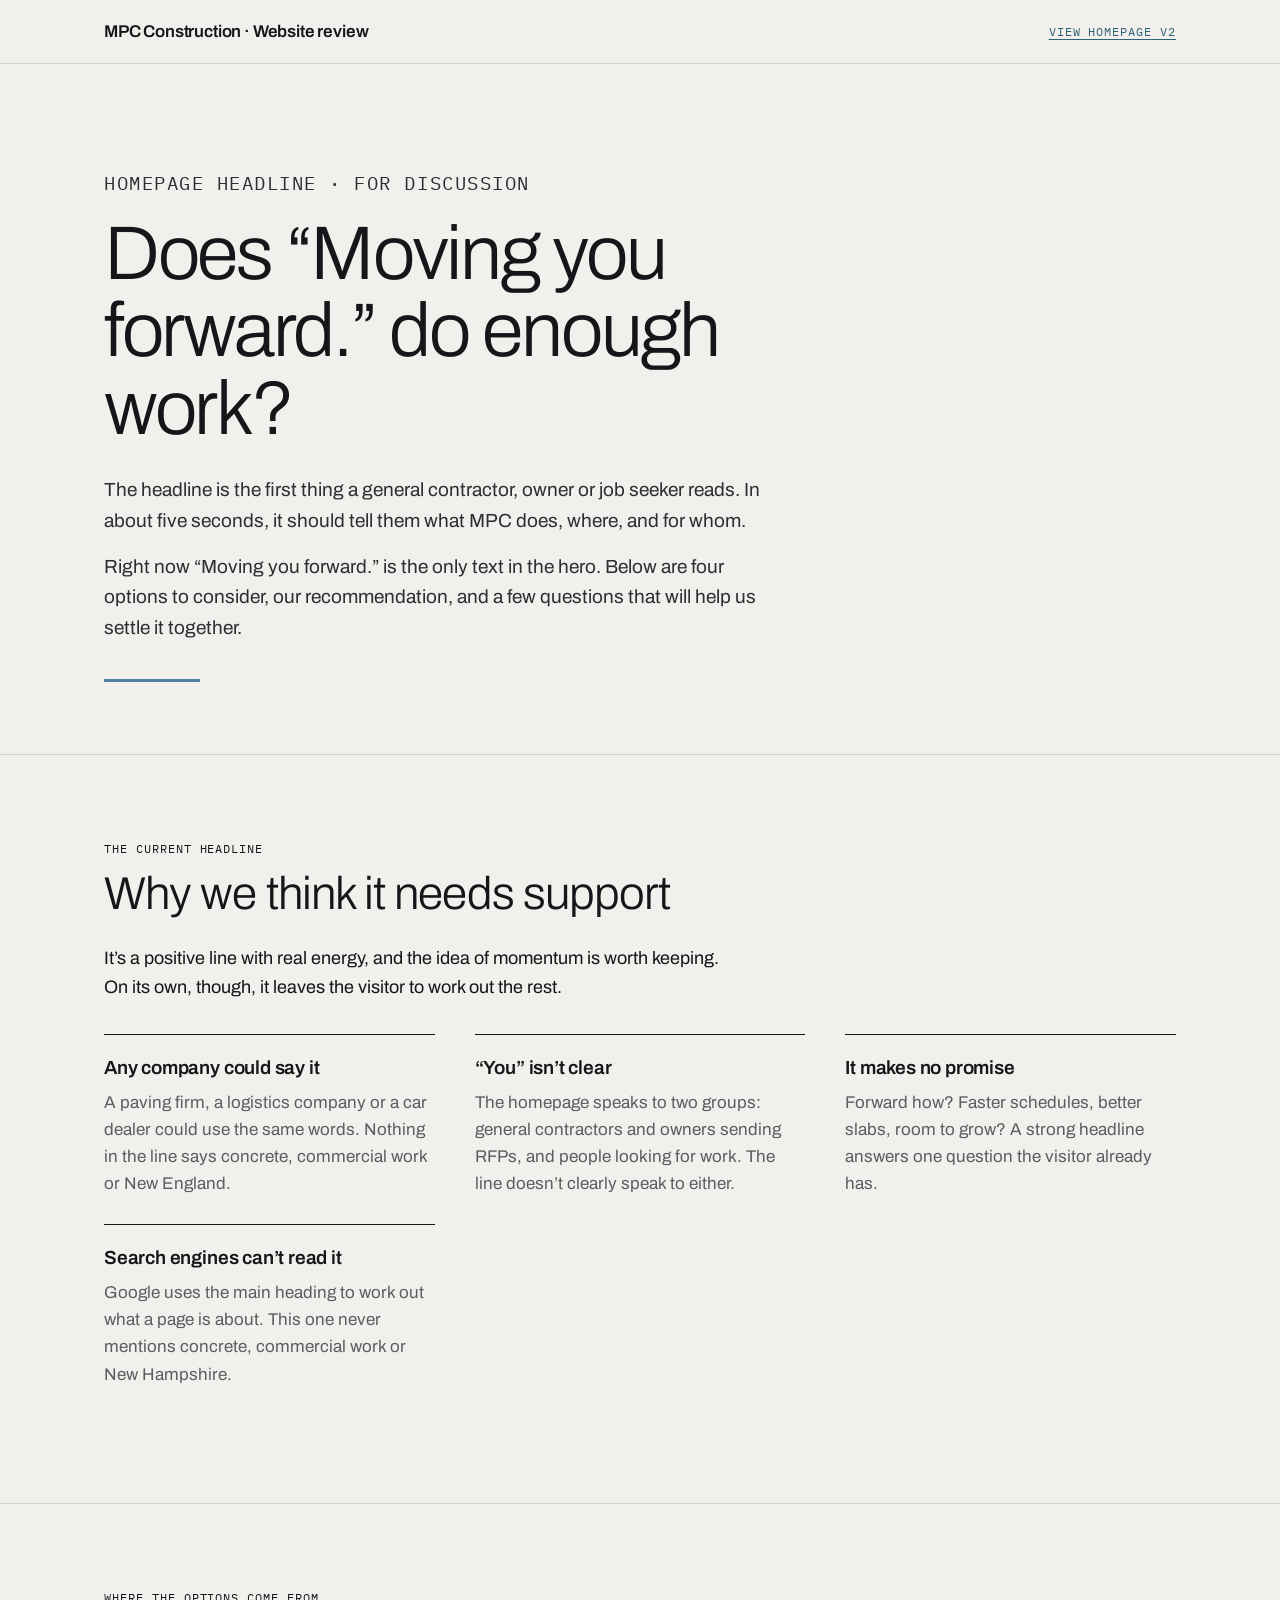
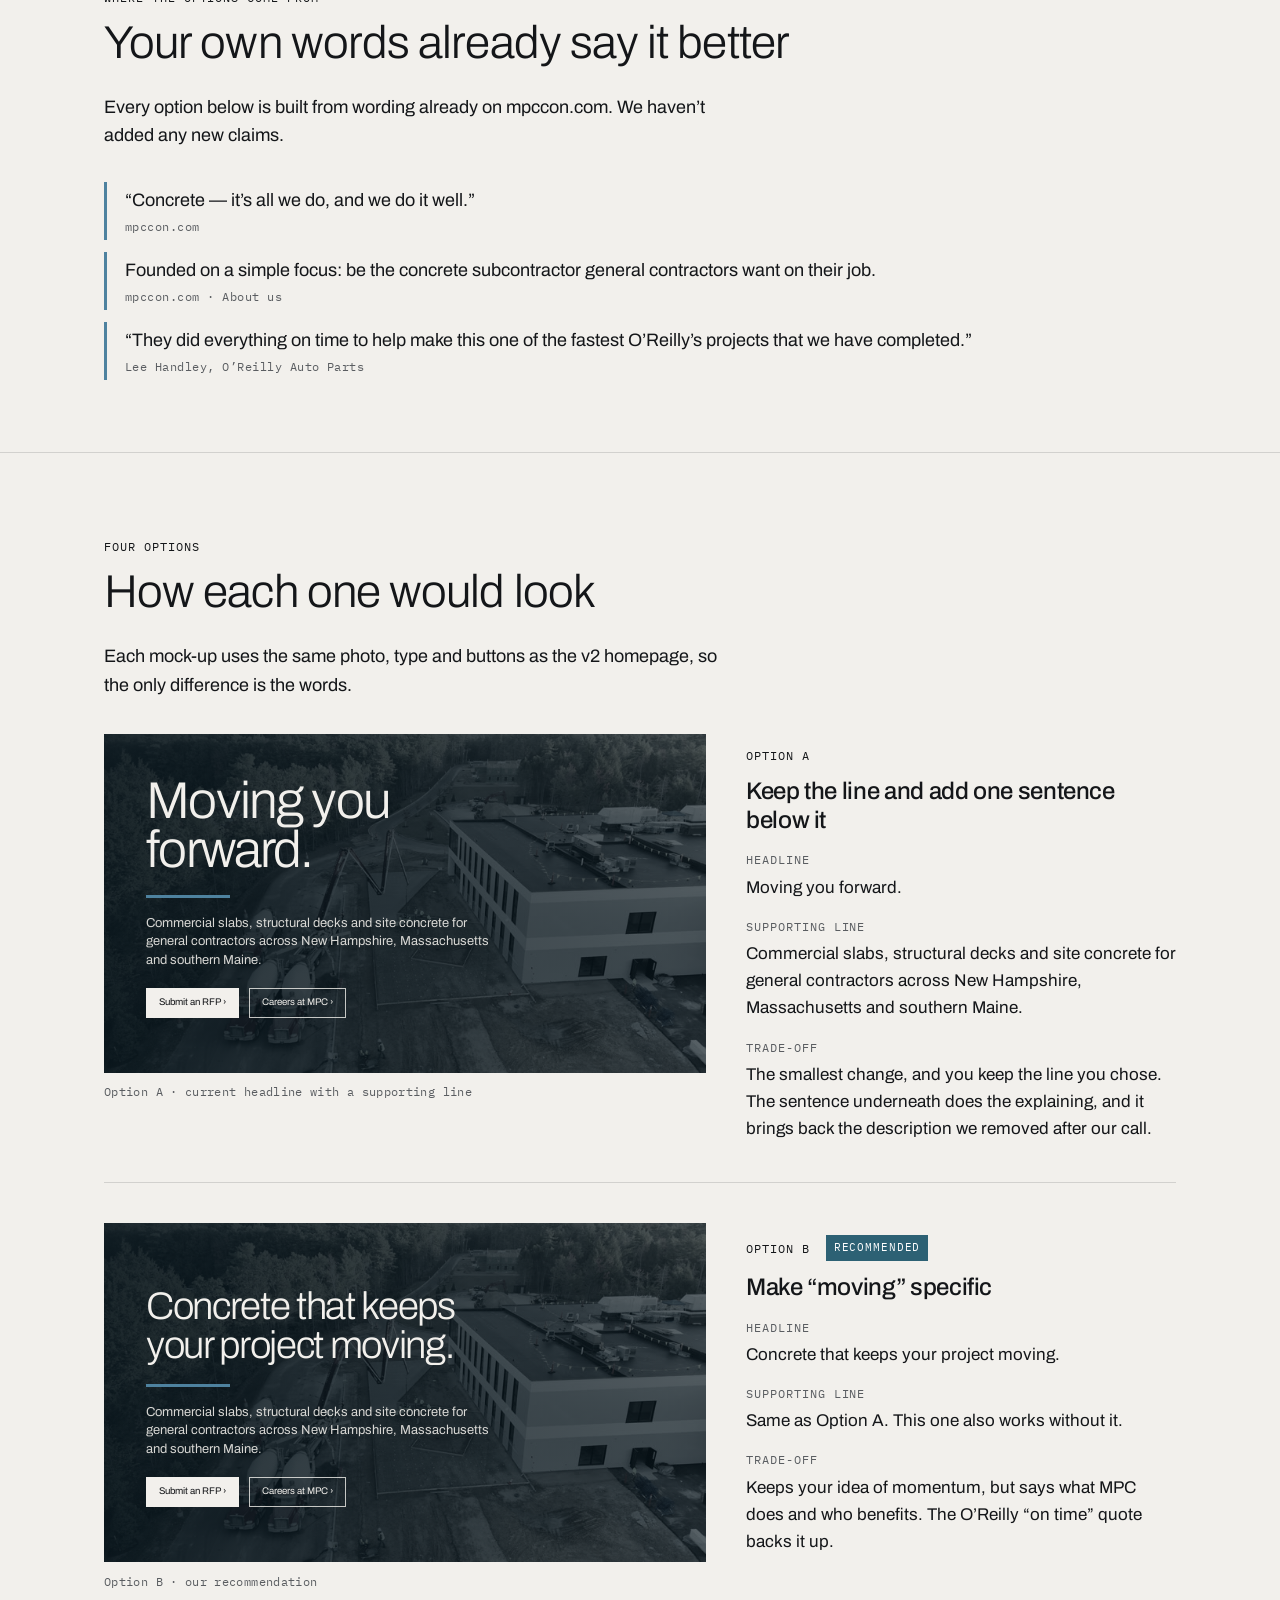
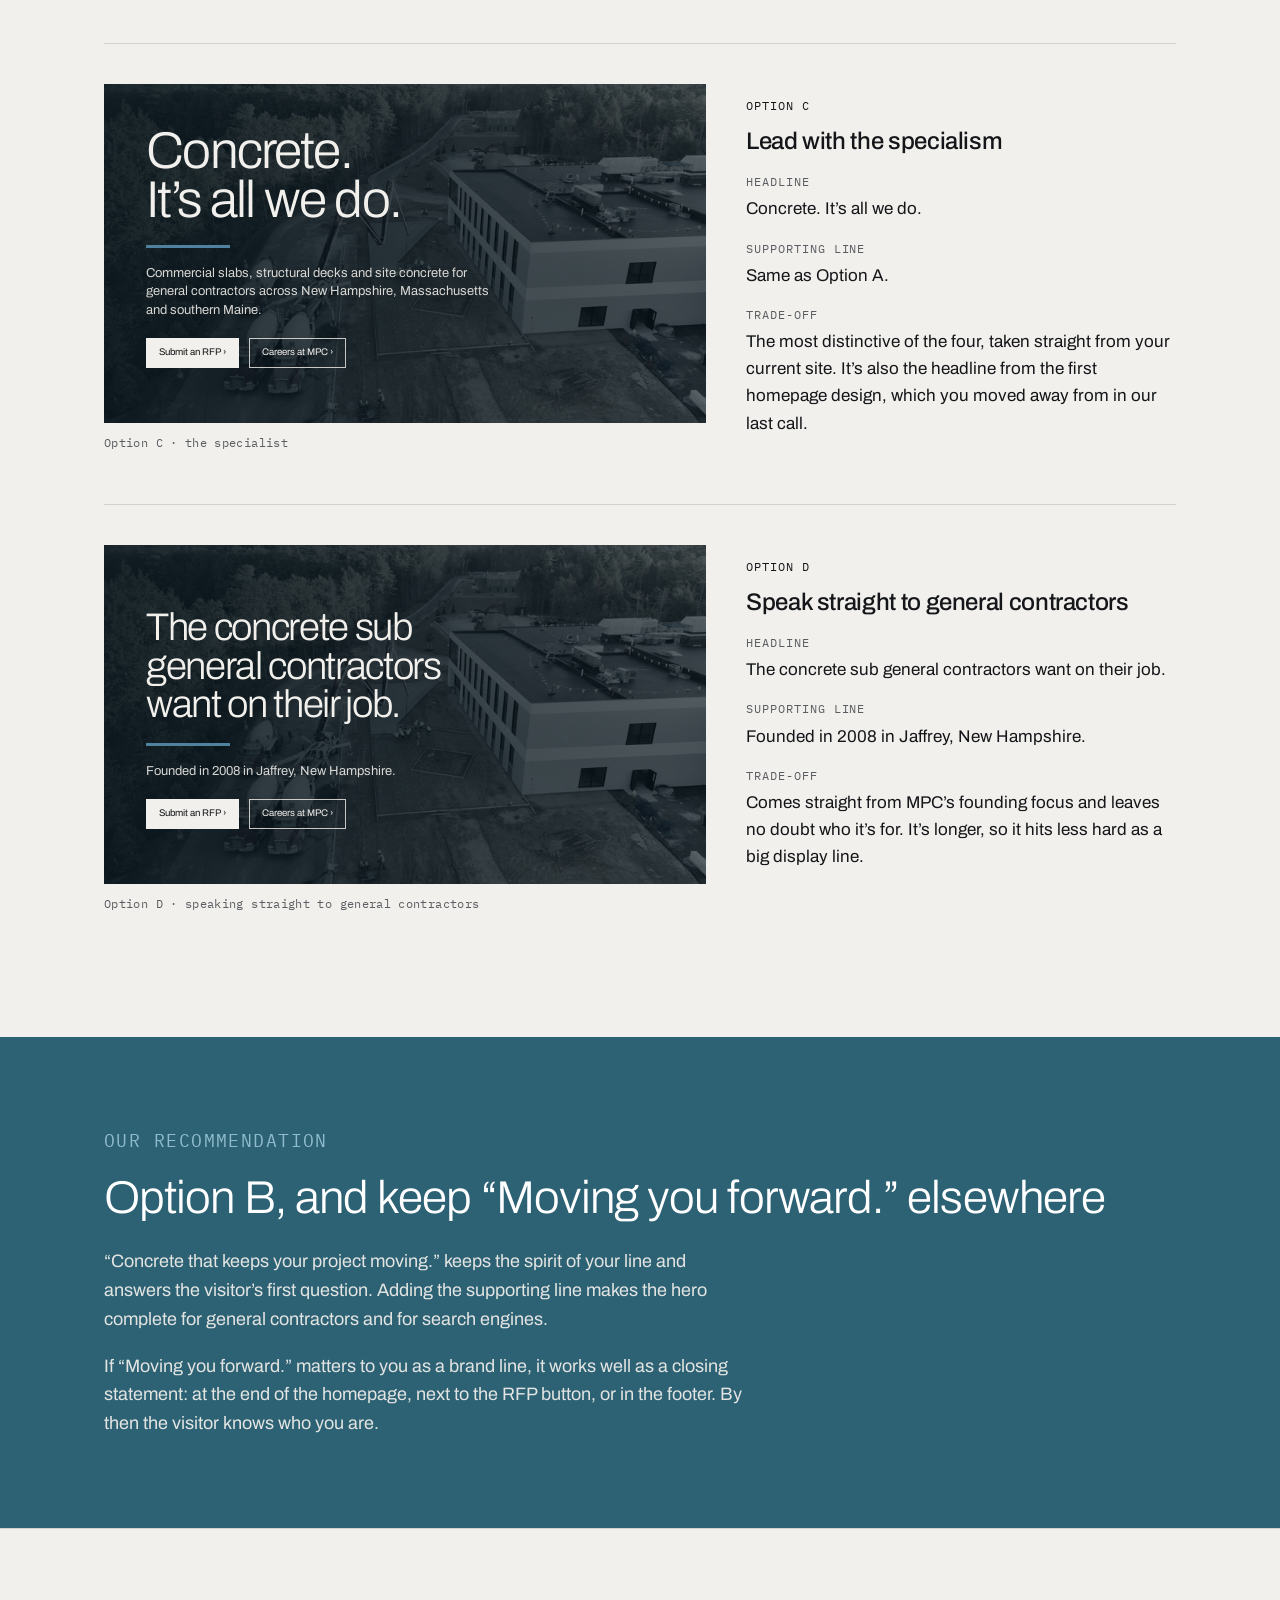
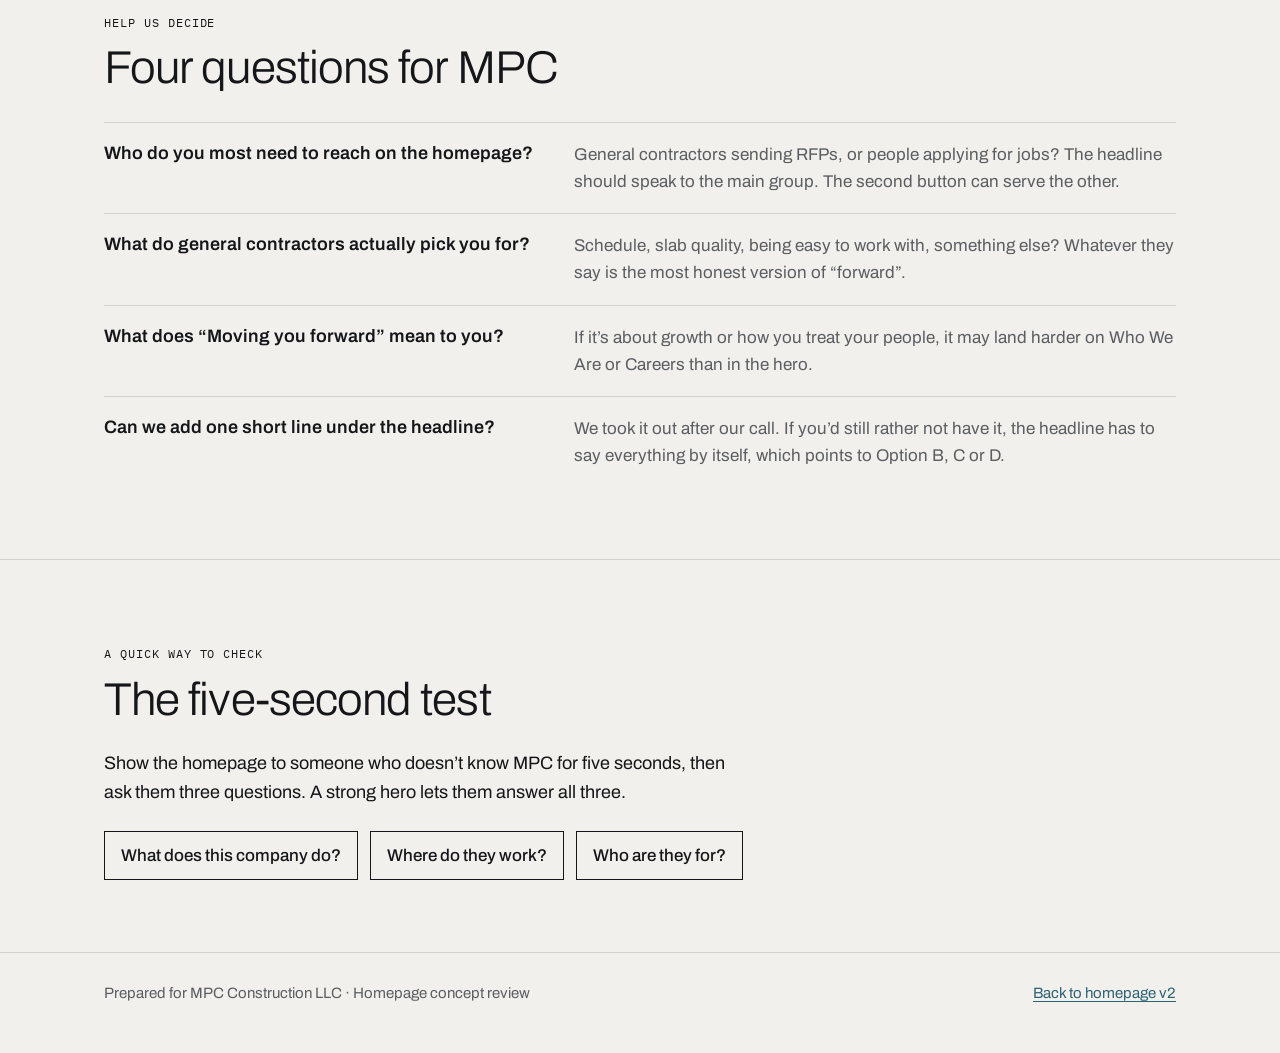
==== headline-options/index.html @ c0055ab7 "Add homepage headline options page for client discussion Co-Authored-By: Claude Opus 5.5 <noreply@an" ====
<!doctype html>
<html lang="en">
<head>
  <meta name="robots" content="noindex, nofollow">
  <meta charset="utf-8">
  <meta name="viewport" content="width=device-width, initial-scale=1">
  <title>Homepage Headline Options | MPC Construction</title>
  <meta name="description" content="Four options for the homepage headline, with our recommendation and questions for MPC.">
  <link rel="preconnect" href="https://fonts.googleapis.com">
  <link rel="preconnect" href="https://fonts.gstatic.com" crossorigin>
  <link href="https://fonts.googleapis.com/css2?family=Archivo:wdth,wght@62..125,300..700&family=IBM+Plex+Mono:wght@400;500&display=swap" rel="stylesheet">
  <style>
    :root {
      --ink: #141619; --paper: #f2f0ec; --stone: #e3e0d9; --muted: #5a5d61;
      --steel: #2d6174; --steel-light: #8fbccc; --blue: #4e829f; --rule: rgba(20,22,25,.14);
      --sans: "Archivo", "Helvetica Neue", Arial, sans-serif;
      --mono: "IBM Plex Mono", ui-monospace, Menlo, monospace;
    }
    * { box-sizing: border-box; }
    html { -webkit-text-size-adjust: 100%; }
    body { margin: 0; background: var(--paper); color: var(--ink); font-family: var(--sans); font-size: 17px; line-height: 1.6; }
    a { color: var(--steel); text-underline-offset: 3px; }
    a:focus-visible { outline: 2px solid var(--steel); outline-offset: 3px; }
    .wrap { max-width: 1120px; margin: 0 auto; padding: 0 24px; }
    .annot { font-family: var(--mono); font-size: 12px; letter-spacing: .08em; text-transform: uppercase; }

    header.top { border-bottom: 1px solid var(--rule); }
    header.top .wrap { display: flex; justify-content: space-between; align-items: center; gap: 16px; padding-block: 18px; }
    header.top strong { font-weight: 600; letter-spacing: -.01em; }

    .intro { padding: clamp(48px, 9vw, 104px) 0 clamp(40px, 6vw, 72px); }
    .intro h1 { font-weight: 300; font-size: clamp(40px, 6.4vw, 76px); line-height: 1.02; letter-spacing: -.03em; margin: 14px 0 28px; max-width: 16ch; }
    .intro p { max-width: 62ch; margin: 0 0 16px; font-size: 19px; color: #2b2e32; }
    .accent { display: block; width: 96px; height: 3px; background: var(--blue); margin-top: 36px; }

    section { padding: clamp(40px, 6vw, 72px) 0; border-top: 1px solid var(--rule); }
    h2 { font-weight: 300; font-size: clamp(30px, 4vw, 46px); line-height: 1.08; letter-spacing: -.02em; margin: 10px 0 24px; }
    .lead { max-width: 64ch; font-size: 18px; }

    .issues { display: grid; grid-template-columns: repeat(auto-fit, minmax(240px, 1fr)); gap: 0 40px; margin-top: 32px; padding: 0; list-style: none; }
    .issues li { border-top: 1px solid var(--ink); padding: 18px 0 26px; }
    .issues h3 { font-size: 19px; font-weight: 600; margin: 0 0 6px; letter-spacing: -.01em; }
    .issues p { margin: 0; color: var(--muted); }

    .quotes { margin: 32px 0 0; padding: 0; list-style: none; display: grid; gap: 12px; }
    .quotes li { border-left: 3px solid var(--blue); padding: 4px 0 4px 18px; font-size: 18px; }
    .quotes span { display: block; font-family: var(--mono); font-size: 12px; color: var(--muted); letter-spacing: .04em; margin-top: 2px; }

    .option { display: grid; grid-template-columns: minmax(0, 7fr) minmax(0, 5fr); gap: 40px; align-items: start; padding: 40px 0; border-top: 1px solid var(--rule); }
    .option:first-of-type { border-top: 0; padding-top: 16px; }
    @media (max-width: 860px) { .option { grid-template-columns: 1fr; gap: 24px; } }
    .tag { display: inline-block; font-family: var(--mono); font-size: 11px; letter-spacing: .08em; text-transform: uppercase; background: var(--steel); color: #fff; padding: 4px 8px; margin-left: 8px; vertical-align: 2px; }
    .option h3 { font-size: 24px; font-weight: 500; letter-spacing: -.015em; margin: 6px 0 14px; line-height: 1.2; }
    .option dl { margin: 0; }
    .option dt { font-family: var(--mono); font-size: 12px; letter-spacing: .08em; text-transform: uppercase; color: var(--muted); margin-top: 16px; }
    .option dd { margin: 4px 0 0; }

    /* Hero mock-ups: same treatment as the v2 homepage hero */
    .mock { position: relative; aspect-ratio: 16 / 9; overflow: hidden; background: #09161d; color: var(--paper); container-type: inline-size; }
    .mock img { position: absolute; inset: 0; width: 100%; height: 100%; object-fit: cover; filter: grayscale(.86) contrast(1.05); }
    .mock::after { content: ""; position: absolute; inset: 0; background: linear-gradient(90deg, rgba(9,22,29,.9), rgba(9,22,29,.8) 45%, rgba(9,22,29,.68)); }
    .mock__copy { position: absolute; z-index: 1; left: 7cqi; right: 7cqi; bottom: 9cqi; }
    .mock__h { font-weight: 300; font-size: 8.6cqi; line-height: .95; letter-spacing: -.035em; margin: 0; }
    .mock__h--long { font-size: 6.4cqi; line-height: 1; max-width: 16ch; }
    .mock__bar { display: block; width: 14cqi; height: .55cqi; min-height: 2px; background: var(--blue); margin: 3.2cqi 0 2.6cqi; }
    .mock__sub { font-size: 2.15cqi; line-height: 1.45; max-width: 52ch; margin: 0 0 3cqi; color: rgba(242,240,236,.88); }
    .mock__btns { display: flex; gap: 1.6cqi; }
    .mock__btns span { font-size: 1.6cqi; border: 1px solid rgba(242,240,236,.8); padding: 1.1cqi 2cqi; white-space: nowrap; }
    .mock__btns span:first-child { background: var(--paper); color: var(--ink); border-color: var(--paper); }
    .mock__note { position: absolute; z-index: 1; left: 7cqi; bottom: 3cqi; font-family: var(--mono); font-size: 1.35cqi; letter-spacing: .08em; text-transform: uppercase; color: rgba(242,240,236,.75); }
    .caption { font-family: var(--mono); font-size: 12px; color: var(--muted); margin-top: 10px; letter-spacing: .03em; }

    .rec { background: var(--steel); color: var(--paper); border-top: 0; }
    .rec h2 { color: #fff; }
    .rec p { max-width: 64ch; font-size: 18px; color: rgba(242,240,236,.92); }
    .rec .annot { color: var(--steel-light); }
    .rec a { color: #fff; }
    .rec a:focus-visible { outline-color: var(--steel-light); }

    .questions { counter-reset: q; list-style: none; padding: 0; margin: 28px 0 0; display: grid; gap: 0; }
    .questions li { border-top: 1px solid var(--rule); padding: 18px 0 18px; display: grid; grid-template-columns: minmax(0, 5fr) minmax(0, 7fr); gap: 8px 40px; }
    @media (max-width: 760px) { .questions li { grid-template-columns: 1fr; } }
    .questions strong { font-weight: 600; font-size: 18px; line-height: 1.35; }
    .questions p { margin: 0; color: var(--muted); }

    .test { display: flex; flex-wrap: wrap; gap: 12px; margin: 24px 0 0; padding: 0; list-style: none; }
    .test li { border: 1px solid var(--ink); padding: 10px 16px; font-weight: 500; }

    footer { border-top: 1px solid var(--rule); padding: 28px 0 48px; color: var(--muted); font-size: 15px; }
    footer .wrap { display: flex; flex-wrap: wrap; justify-content: space-between; gap: 12px; }
  </style>
</head>
<body>
  <header class="top">
    <div class="wrap">
      <strong>MPC Construction · Website review</strong>
      <a class="annot" href="../v2/index.html">View homepage v2</a>
    </div>
  </header>

  <main>
    <div class="intro">
      <div class="wrap">
        <p class="annot">Homepage headline · For discussion</p>
        <h1>Does “Moving you forward.” do enough work?</h1>
        <p>The headline is the first thing a general contractor, owner or job seeker reads. In about five seconds, it should tell them what MPC does, where, and for whom.</p>
        <p>Right now “Moving you forward.” is the only text in the hero. Below are four options to consider, our recommendation, and a few questions that will help us settle it together.</p>
        <span class="accent" aria-hidden="true"></span>
      </div>
    </div>

    <section aria-labelledby="whyTitle">
      <div class="wrap">
        <p class="annot">The current headline</p>
        <h2 id="whyTitle">Why we think it needs support</h2>
        <p class="lead">It’s a positive line with real energy, and the idea of momentum is worth keeping. On its own, though, it leaves the visitor to work out the rest.</p>
        <ul class="issues">
          <li><h3>Any company could say it</h3><p>A paving firm, a logistics company or a car dealer could use the same words. Nothing in the line says concrete, commercial work or New England.</p></li>
          <li><h3>“You” isn’t clear</h3><p>The homepage speaks to two groups: general contractors and owners sending RFPs, and people looking for work. The line doesn’t clearly speak to either.</p></li>
          <li><h3>It makes no promise</h3><p>Forward how? Faster schedules, better slabs, room to grow? A strong headline answers one question the visitor already has.</p></li>
          <li><h3>Search engines can’t read it</h3><p>Google uses the main heading to work out what a page is about. This one never mentions concrete, commercial work or New Hampshire.</p></li>
        </ul>
      </div>
    </section>

    <section aria-labelledby="materialTitle">
      <div class="wrap">
        <p class="annot">Where the options come from</p>
        <h2 id="materialTitle">Your own words already say it better</h2>
        <p class="lead">Every option below is built from wording already on mpccon.com. We haven’t added any new claims.</p>
        <ul class="quotes">
          <li>“Concrete — it’s all we do, and we do it well.”<span>mpccon.com</span></li>
          <li>Founded on a simple focus: be the concrete subcontractor general contractors want on their job.<span>mpccon.com · About us</span></li>
          <li>“They did everything on time to help make this one of the fastest O’Reilly’s projects that we have completed.”<span>Lee Handley, O’Reilly Auto Parts</span></li>
        </ul>
      </div>
    </section>

    <section aria-labelledby="optionsTitle">
      <div class="wrap">
        <p class="annot">Four options</p>
        <h2 id="optionsTitle">How each one would look</h2>
        <p class="lead">Each mock-up uses the same photo, type and buttons as the v2 homepage, so the only difference is the words.</p>

        <article class="option" aria-labelledby="optA">
          <div>
            <div class="mock" aria-hidden="true">
              <img src="../assets/img/hero/reel-poster-1920.jpg" srcset="../assets/img/hero/reel-poster-768.jpg 768w, ../assets/img/hero/reel-poster-1920.jpg 1920w" sizes="(max-width: 860px) 100vw, 640px" alt="" loading="lazy">
              <div class="mock__copy">
                <p class="mock__h">Moving you<br>forward.</p>
                <span class="mock__bar"></span>
                <p class="mock__sub">Commercial slabs, structural decks and site concrete for general contractors across New Hampshire, Massachusetts and southern Maine.</p>
                <div class="mock__btns"><span>Submit an RFP ›</span><span>Careers at MPC ›</span></div>
              </div>
            </div>
            <p class="caption">Option A · current headline with a supporting line</p>
          </div>
          <div>
            <p class="annot">Option A</p>
            <h3 id="optA">Keep the line and add one sentence below it</h3>
            <dl>
              <dt>Headline</dt><dd>Moving you forward.</dd>
              <dt>Supporting line</dt><dd>Commercial slabs, structural decks and site concrete for general contractors across New Hampshire, Massachusetts and southern Maine.</dd>
              <dt>Trade-off</dt><dd>The smallest change, and you keep the line you chose. The sentence underneath does the explaining, and it brings back the description we removed after our call.</dd>
            </dl>
          </div>
        </article>

        <article class="option" aria-labelledby="optB">
          <div>
            <div class="mock" aria-hidden="true">
              <img src="../assets/img/hero/reel-poster-1920.jpg" srcset="../assets/img/hero/reel-poster-768.jpg 768w, ../assets/img/hero/reel-poster-1920.jpg 1920w" sizes="(max-width: 860px) 100vw, 640px" alt="" loading="lazy">
              <div class="mock__copy">
                <p class="mock__h mock__h--long">Concrete that keeps your project moving.</p>
                <span class="mock__bar"></span>
                <p class="mock__sub">Commercial slabs, structural decks and site concrete for general contractors across New Hampshire, Massachusetts and southern Maine.</p>
                <div class="mock__btns"><span>Submit an RFP ›</span><span>Careers at MPC ›</span></div>
              </div>
            </div>
            <p class="caption">Option B · our recommendation</p>
          </div>
          <div>
            <p class="annot">Option B <span class="tag">Recommended</span></p>
            <h3 id="optB">Make “moving” specific</h3>
            <dl>
              <dt>Headline</dt><dd>Concrete that keeps your project moving.</dd>
              <dt>Supporting line</dt><dd>Same as Option A. This one also works without it.</dd>
              <dt>Trade-off</dt><dd>Keeps your idea of momentum, but says what MPC does and who benefits. The O’Reilly “on time” quote backs it up.</dd>
            </dl>
          </div>
        </article>

        <article class="option" aria-labelledby="optC">
          <div>
            <div class="mock" aria-hidden="true">
              <img src="../assets/img/hero/reel-poster-1920.jpg" srcset="../assets/img/hero/reel-poster-768.jpg 768w, ../assets/img/hero/reel-poster-1920.jpg 1920w" sizes="(max-width: 860px) 100vw, 640px" alt="" loading="lazy">
              <div class="mock__copy">
                <p class="mock__h">Concrete.<br>It’s all we do.</p>
                <span class="mock__bar"></span>
                <p class="mock__sub">Commercial slabs, structural decks and site concrete for general contractors across New Hampshire, Massachusetts and southern Maine.</p>
                <div class="mock__btns"><span>Submit an RFP ›</span><span>Careers at MPC ›</span></div>
              </div>
            </div>
            <p class="caption">Option C · the specialist</p>
          </div>
          <div>
            <p class="annot">Option C</p>
            <h3 id="optC">Lead with the specialism</h3>
            <dl>
              <dt>Headline</dt><dd>Concrete. It’s all we do.</dd>
              <dt>Supporting line</dt><dd>Same as Option A.</dd>
              <dt>Trade-off</dt><dd>The most distinctive of the four, taken straight from your current site. It’s also the headline from the first homepage design, which you moved away from in our last call.</dd>
            </dl>
          </div>
        </article>

        <article class="option" aria-labelledby="optD">
          <div>
            <div class="mock" aria-hidden="true">
              <img src="../assets/img/hero/reel-poster-1920.jpg" srcset="../assets/img/hero/reel-poster-768.jpg 768w, ../assets/img/hero/reel-poster-1920.jpg 1920w" sizes="(max-width: 860px) 100vw, 640px" alt="" loading="lazy">
              <div class="mock__copy">
                <p class="mock__h mock__h--long">The concrete sub general contractors want on their job.</p>
                <span class="mock__bar"></span>
                <p class="mock__sub">Founded in 2008 in Jaffrey, New Hampshire.</p>
                <div class="mock__btns"><span>Submit an RFP ›</span><span>Careers at MPC ›</span></div>
              </div>
            </div>
            <p class="caption">Option D · speaking straight to general contractors</p>
          </div>
          <div>
            <p class="annot">Option D</p>
            <h3 id="optD">Speak straight to general contractors</h3>
            <dl>
              <dt>Headline</dt><dd>The concrete sub general contractors want on their job.</dd>
              <dt>Supporting line</dt><dd>Founded in 2008 in Jaffrey, New Hampshire.</dd>
              <dt>Trade-off</dt><dd>Comes straight from MPC’s founding focus and leaves no doubt who it’s for. It’s longer, so it hits less hard as a big display line.</dd>
            </dl>
          </div>
        </article>
      </div>
    </section>

    <section class="rec" aria-labelledby="recTitle">
      <div class="wrap">
        <p class="annot">Our recommendation</p>
        <h2 id="recTitle">Option B, and keep “Moving you forward.” elsewhere</h2>
        <p>“Concrete that keeps your project moving.” keeps the spirit of your line and answers the visitor’s first question. Adding the supporting line makes the hero complete for general contractors and for search engines.</p>
        <p>If “Moving you forward.” matters to you as a brand line, it works well as a closing statement: at the end of the homepage, next to the RFP button, or in the footer. By then the visitor knows who you are.</p>
      </div>
    </section>

    <section aria-labelledby="qTitle">
      <div class="wrap">
        <p class="annot">Help us decide</p>
        <h2 id="qTitle">Four questions for MPC</h2>
        <ol class="questions">
          <li><strong>Who do you most need to reach on the homepage?</strong><p>General contractors sending RFPs, or people applying for jobs? The headline should speak to the main group. The second button can serve the other.</p></li>
          <li><strong>What do general contractors actually pick you for?</strong><p>Schedule, slab quality, being easy to work with, something else? Whatever they say is the most honest version of “forward”.</p></li>
          <li><strong>What does “Moving you forward” mean to you?</strong><p>If it’s about growth or how you treat your people, it may land harder on Who We Are or Careers than in the hero.</p></li>
          <li><strong>Can we add one short line under the headline?</strong><p>We took it out after our call. If you’d still rather not have it, the headline has to say everything by itself, which points to Option B, C or D.</p></li>
        </ol>
      </div>
    </section>

    <section aria-labelledby="testTitle">
      <div class="wrap">
        <p class="annot">A quick way to check</p>
        <h2 id="testTitle">The five-second test</h2>
        <p class="lead">Show the homepage to someone who doesn’t know MPC for five seconds, then ask them three questions. A strong hero lets them answer all three.</p>
        <ul class="test"><li>What does this company do?</li><li>Where do they work?</li><li>Who are they for?</li></ul>
      </div>
    </section>
  </main>

  <footer>
    <div class="wrap">
      <span>Prepared for MPC Construction LLC · Homepage concept review</span>
      <a href="../v2/index.html">Back to homepage v2</a>
    </div>
  </footer>
</body>
</html>
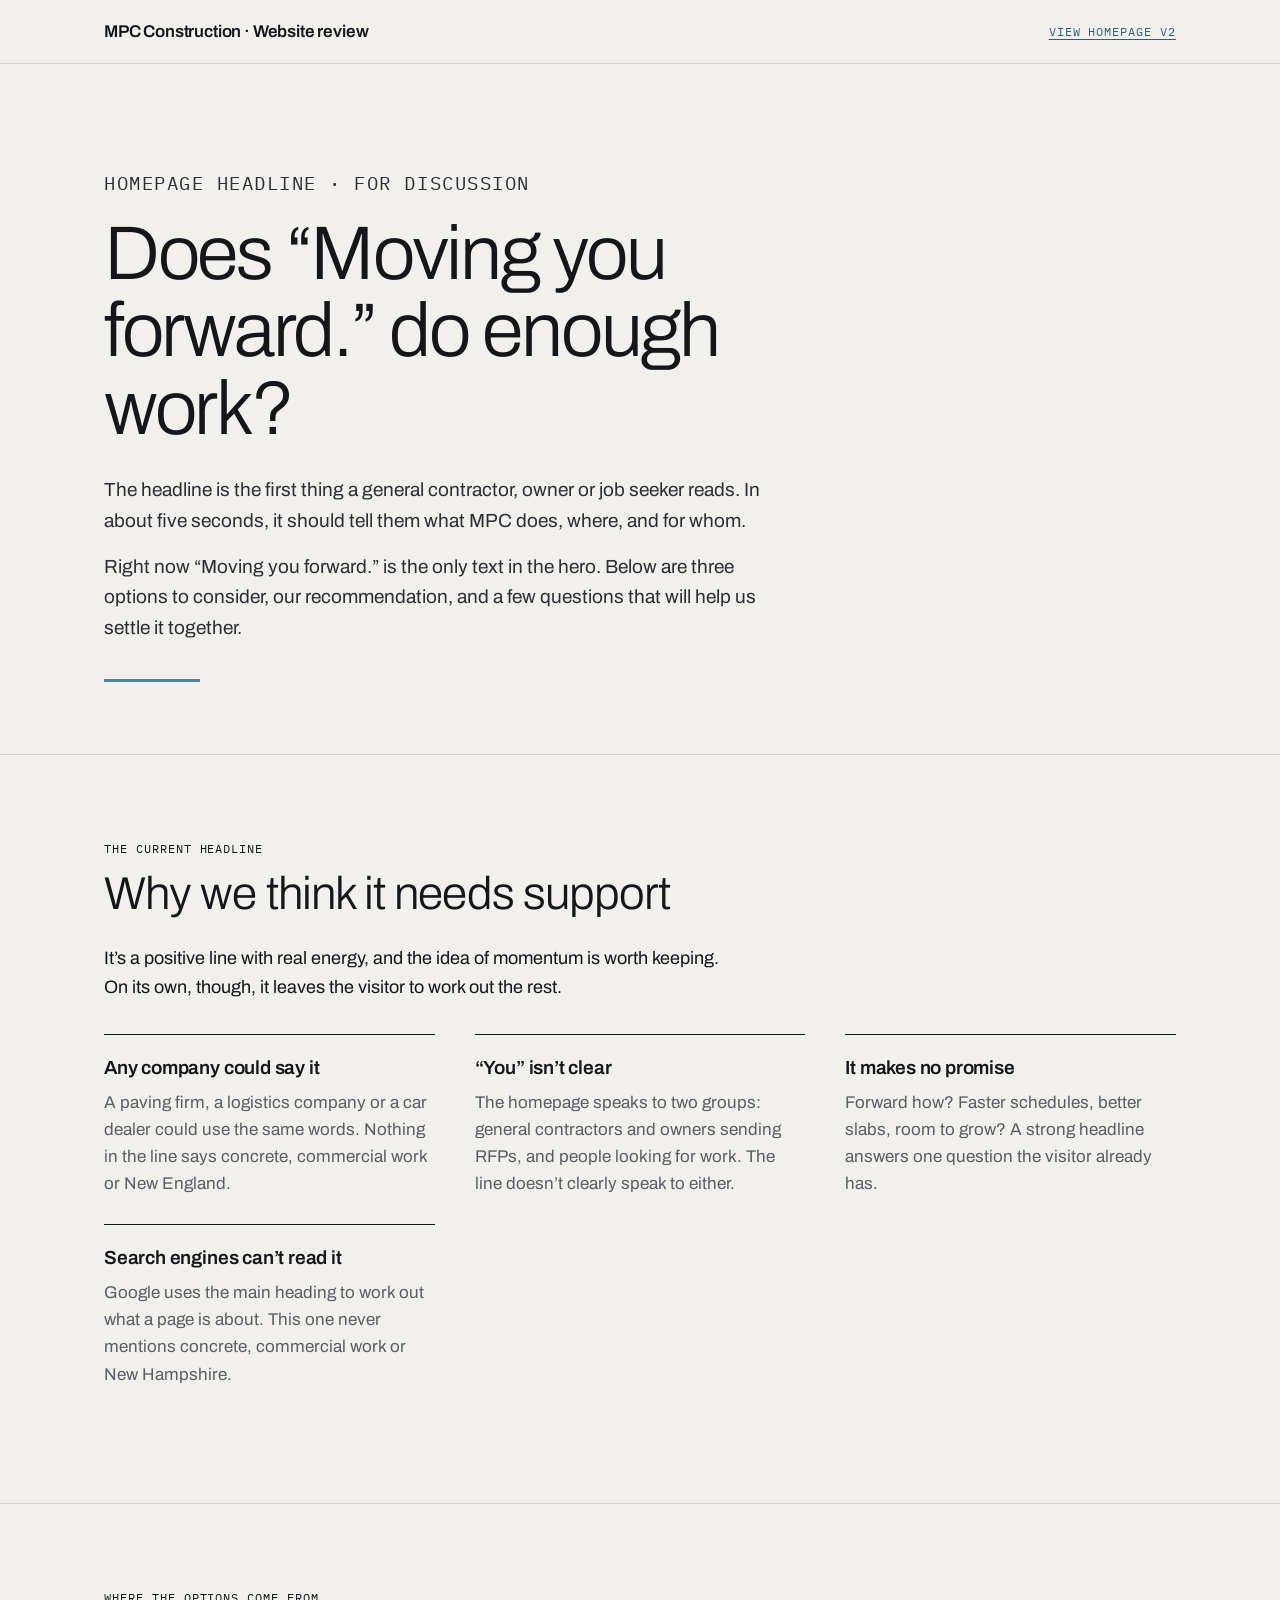
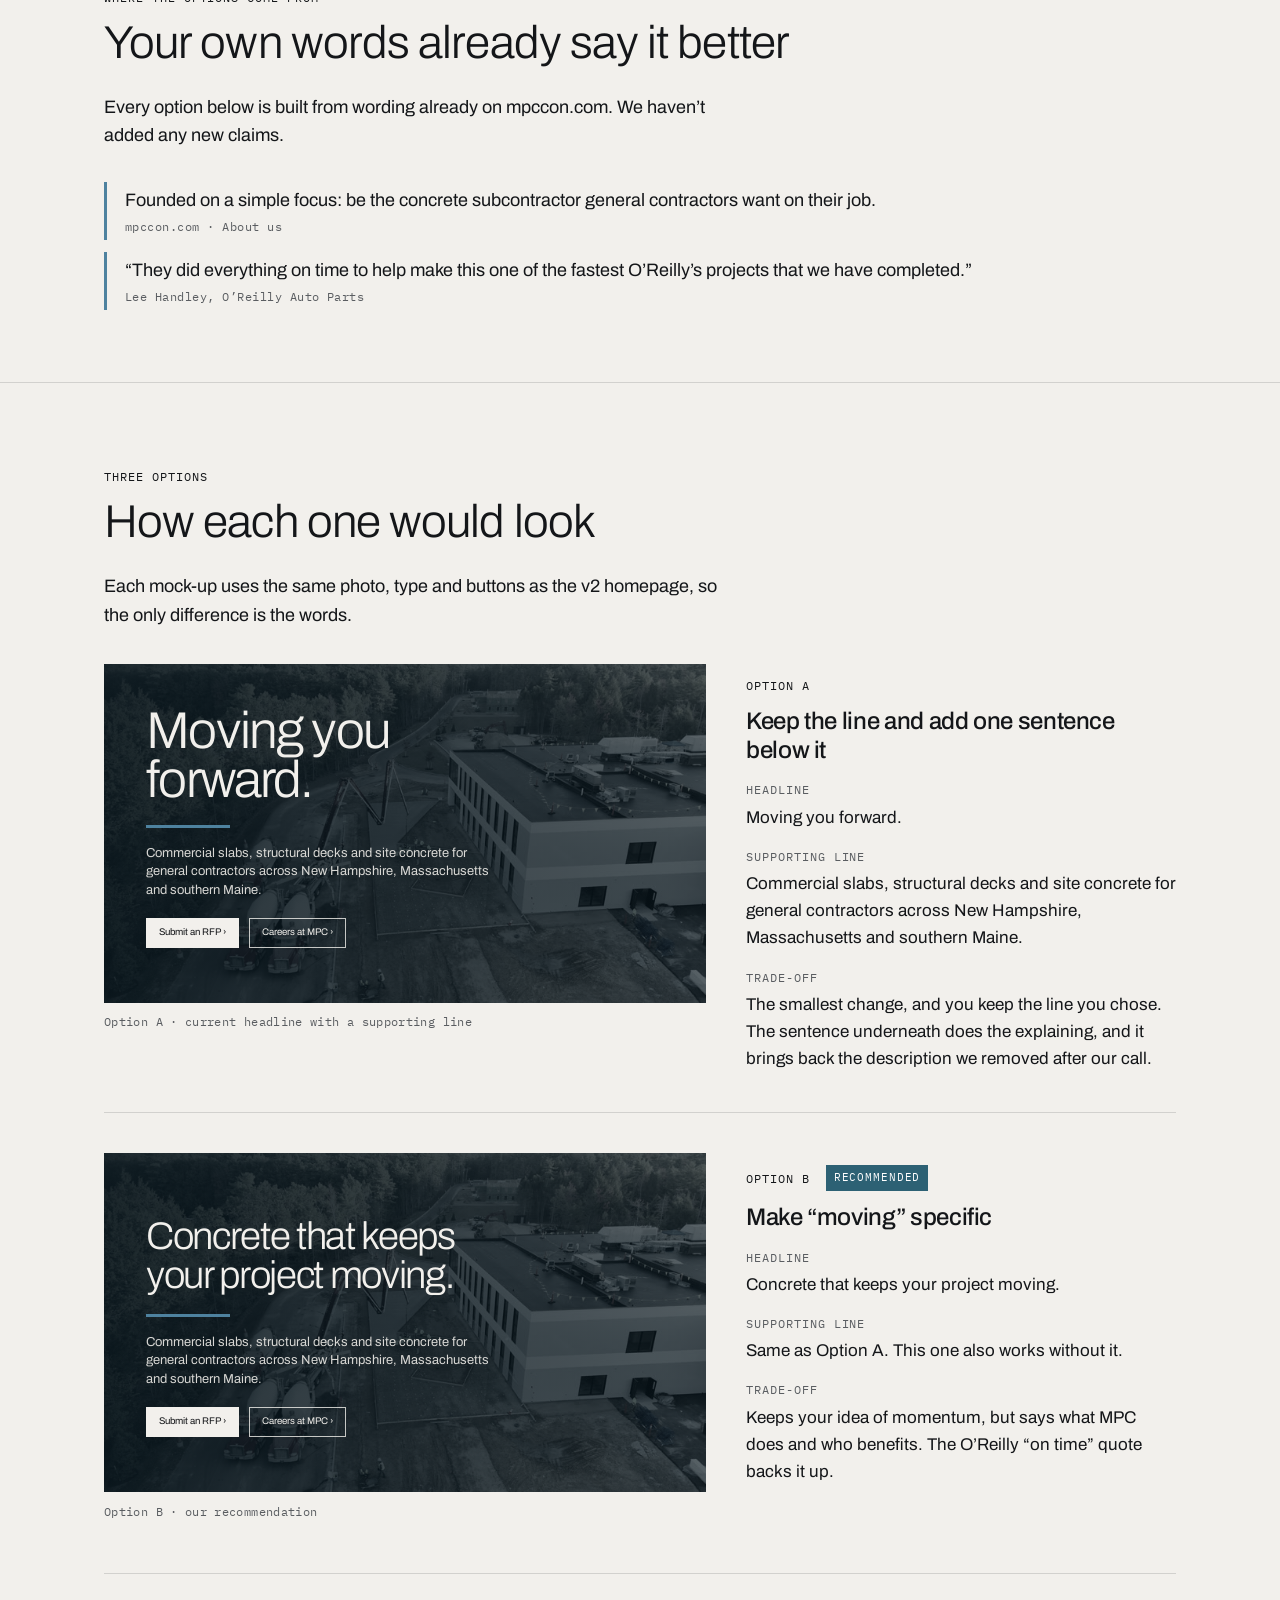
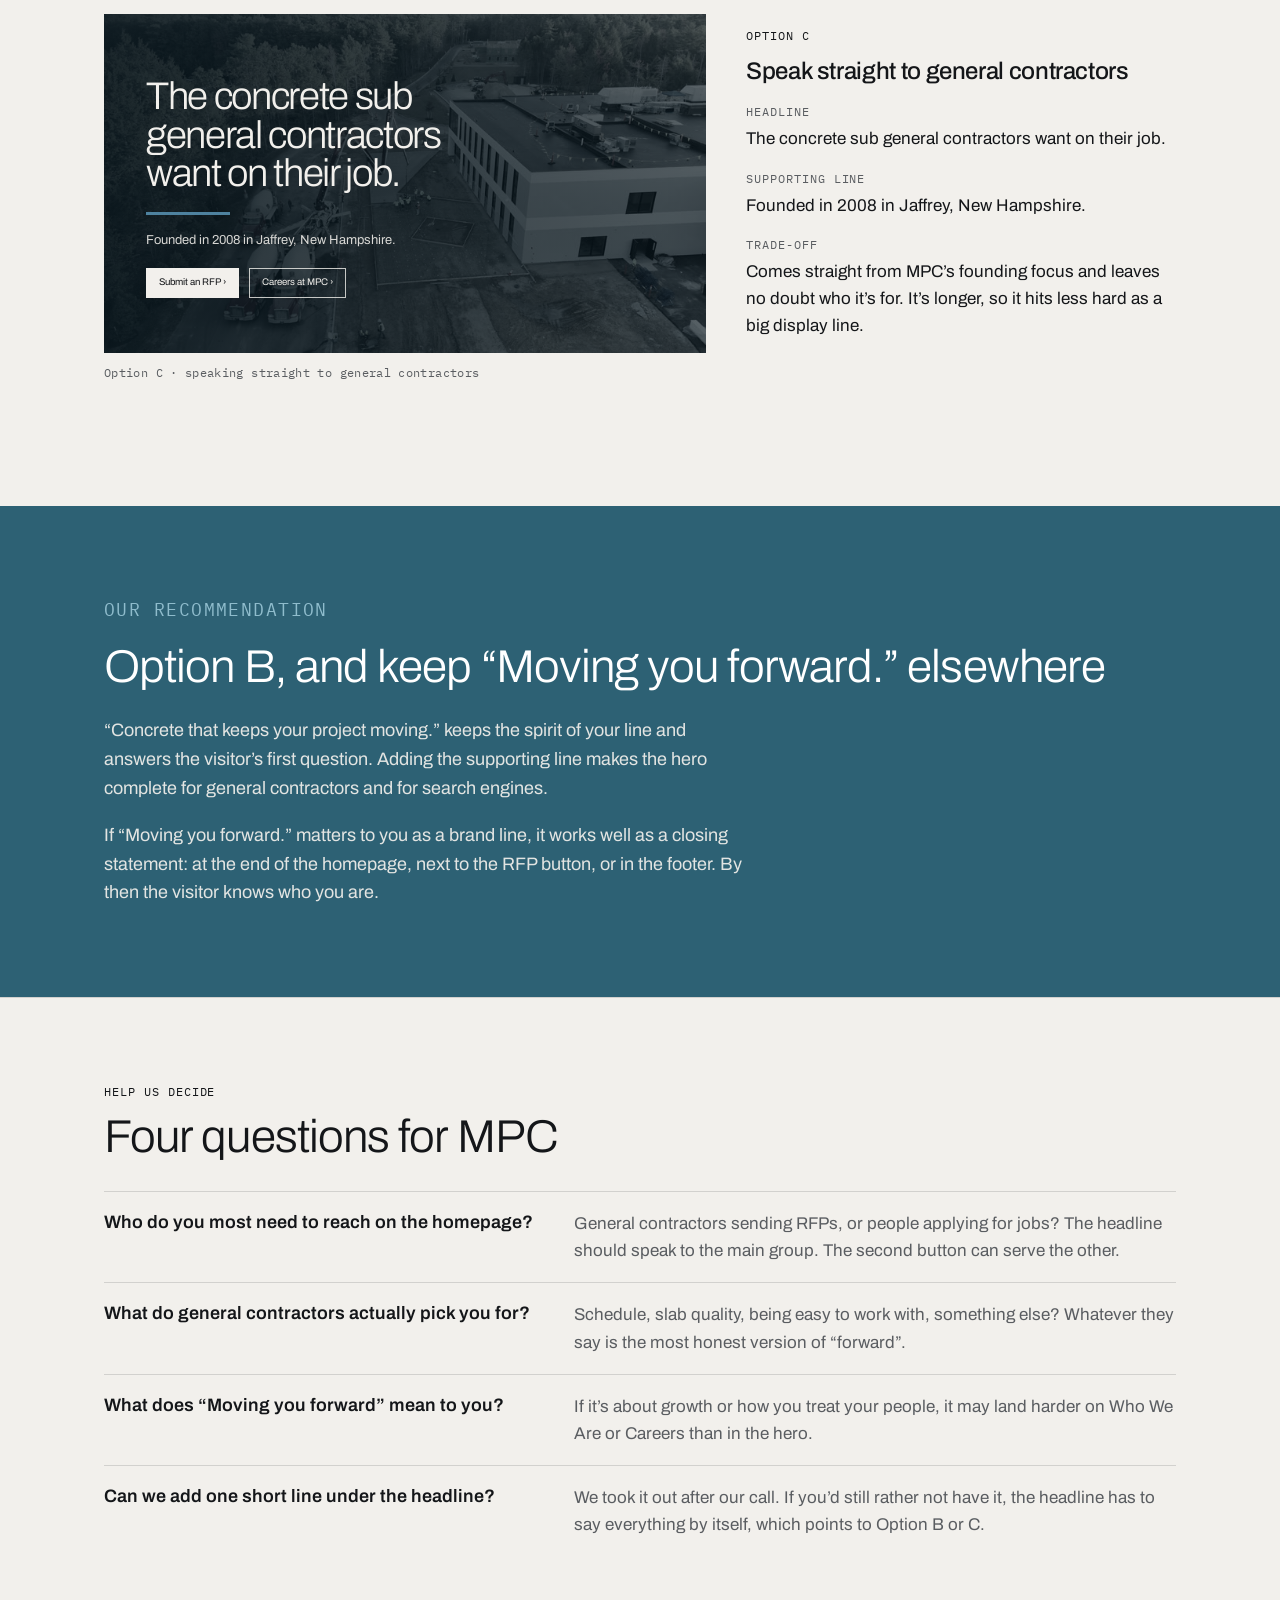
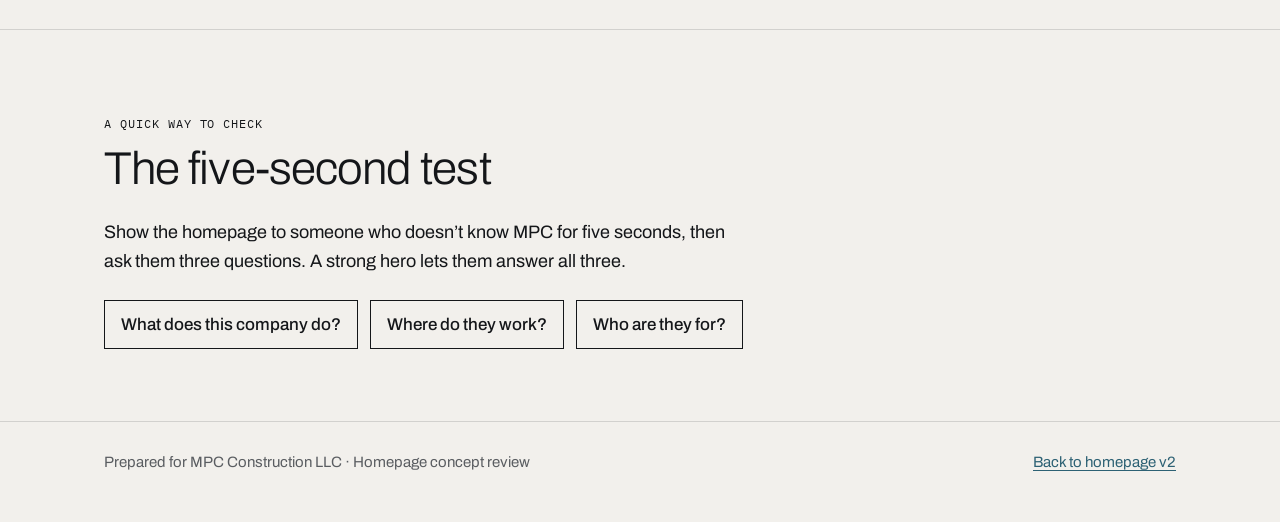
==== commit 4f4d2cb3: "Headline options: drop 'Concrete. It's all we do.' (already rejected as the v1 headline) Co-Authored" ====
--- a/headline-options/index.html
+++ b/headline-options/index.html
@@ -5,7 +5,7 @@
   <meta charset="utf-8">
   <meta name="viewport" content="width=device-width, initial-scale=1">
   <title>Homepage Headline Options | MPC Construction</title>
-  <meta name="description" content="Four options for the homepage headline, with our recommendation and questions for MPC.">
+  <meta name="description" content="Three options for the homepage headline, with our recommendation and questions for MPC.">
   <link rel="preconnect" href="https://fonts.googleapis.com">
   <link rel="preconnect" href="https://fonts.gstatic.com" crossorigin>
   <link href="https://fonts.googleapis.com/css2?family=Archivo:wdth,wght@62..125,300..700&family=IBM+Plex+Mono:wght@400;500&display=swap" rel="stylesheet">
@@ -104,7 +104,7 @@
         <p class="annot">Homepage headline · For discussion</p>
         <h1>Does “Moving you forward.” do enough work?</h1>
         <p>The headline is the first thing a general contractor, owner or job seeker reads. In about five seconds, it should tell them what MPC does, where, and for whom.</p>
-        <p>Right now “Moving you forward.” is the only text in the hero. Below are four options to consider, our recommendation, and a few questions that will help us settle it together.</p>
+        <p>Right now “Moving you forward.” is the only text in the hero. Below are three options to consider, our recommendation, and a few questions that will help us settle it together.</p>
         <span class="accent" aria-hidden="true"></span>
       </div>
     </div>
@@ -129,8 +129,7 @@
         <h2 id="materialTitle">Your own words already say it better</h2>
         <p class="lead">Every option below is built from wording already on mpccon.com. We haven’t added any new claims.</p>
         <ul class="quotes">
-          <li>“Concrete — it’s all we do, and we do it well.”<span>mpccon.com</span></li>
-          <li>Founded on a simple focus: be the concrete subcontractor general contractors want on their job.<span>mpccon.com · About us</span></li>
+            <li>Founded on a simple focus: be the concrete subcontractor general contractors want on their job.<span>mpccon.com · About us</span></li>
           <li>“They did everything on time to help make this one of the fastest O’Reilly’s projects that we have completed.”<span>Lee Handley, O’Reilly Auto Parts</span></li>
         </ul>
       </div>
@@ -138,7 +137,7 @@
 
     <section aria-labelledby="optionsTitle">
       <div class="wrap">
-        <p class="annot">Four options</p>
+        <p class="annot">Three options</p>
         <h2 id="optionsTitle">How each one would look</h2>
         <p class="lead">Each mock-up uses the same photo, type and buttons as the v2 homepage, so the only difference is the words.</p>
 
@@ -190,31 +189,8 @@
           </div>
         </article>
 
+
         <article class="option" aria-labelledby="optC">
-          <div>
-            <div class="mock" aria-hidden="true">
-              <img src="../assets/img/hero/reel-poster-1920.jpg" srcset="../assets/img/hero/reel-poster-768.jpg 768w, ../assets/img/hero/reel-poster-1920.jpg 1920w" sizes="(max-width: 860px) 100vw, 640px" alt="" loading="lazy">
-              <div class="mock__copy">
-                <p class="mock__h">Concrete.<br>It’s all we do.</p>
-                <span class="mock__bar"></span>
-                <p class="mock__sub">Commercial slabs, structural decks and site concrete for general contractors across New Hampshire, Massachusetts and southern Maine.</p>
-                <div class="mock__btns"><span>Submit an RFP ›</span><span>Careers at MPC ›</span></div>
-              </div>
-            </div>
-            <p class="caption">Option C · the specialist</p>
-          </div>
-          <div>
-            <p class="annot">Option C</p>
-            <h3 id="optC">Lead with the specialism</h3>
-            <dl>
-              <dt>Headline</dt><dd>Concrete. It’s all we do.</dd>
-              <dt>Supporting line</dt><dd>Same as Option A.</dd>
-              <dt>Trade-off</dt><dd>The most distinctive of the four, taken straight from your current site. It’s also the headline from the first homepage design, which you moved away from in our last call.</dd>
-            </dl>
-          </div>
-        </article>
-
-        <article class="option" aria-labelledby="optD">
           <div>
             <div class="mock" aria-hidden="true">
               <img src="../assets/img/hero/reel-poster-1920.jpg" srcset="../assets/img/hero/reel-poster-768.jpg 768w, ../assets/img/hero/reel-poster-1920.jpg 1920w" sizes="(max-width: 860px) 100vw, 640px" alt="" loading="lazy">
@@ -225,11 +201,11 @@
                 <div class="mock__btns"><span>Submit an RFP ›</span><span>Careers at MPC ›</span></div>
               </div>
             </div>
-            <p class="caption">Option D · speaking straight to general contractors</p>
-          </div>
-          <div>
-            <p class="annot">Option D</p>
-            <h3 id="optD">Speak straight to general contractors</h3>
+            <p class="caption">Option C · speaking straight to general contractors</p>
+          </div>
+          <div>
+            <p class="annot">Option C</p>
+            <h3 id="optC">Speak straight to general contractors</h3>
             <dl>
               <dt>Headline</dt><dd>The concrete sub general contractors want on their job.</dd>
               <dt>Supporting line</dt><dd>Founded in 2008 in Jaffrey, New Hampshire.</dd>
@@ -257,7 +233,7 @@
           <li><strong>Who do you most need to reach on the homepage?</strong><p>General contractors sending RFPs, or people applying for jobs? The headline should speak to the main group. The second button can serve the other.</p></li>
           <li><strong>What do general contractors actually pick you for?</strong><p>Schedule, slab quality, being easy to work with, something else? Whatever they say is the most honest version of “forward”.</p></li>
           <li><strong>What does “Moving you forward” mean to you?</strong><p>If it’s about growth or how you treat your people, it may land harder on Who We Are or Careers than in the hero.</p></li>
-          <li><strong>Can we add one short line under the headline?</strong><p>We took it out after our call. If you’d still rather not have it, the headline has to say everything by itself, which points to Option B, C or D.</p></li>
+          <li><strong>Can we add one short line under the headline?</strong><p>We took it out after our call. If you’d still rather not have it, the headline has to say everything by itself, which points to Option B or C.</p></li>
         </ol>
       </div>
     </section>
